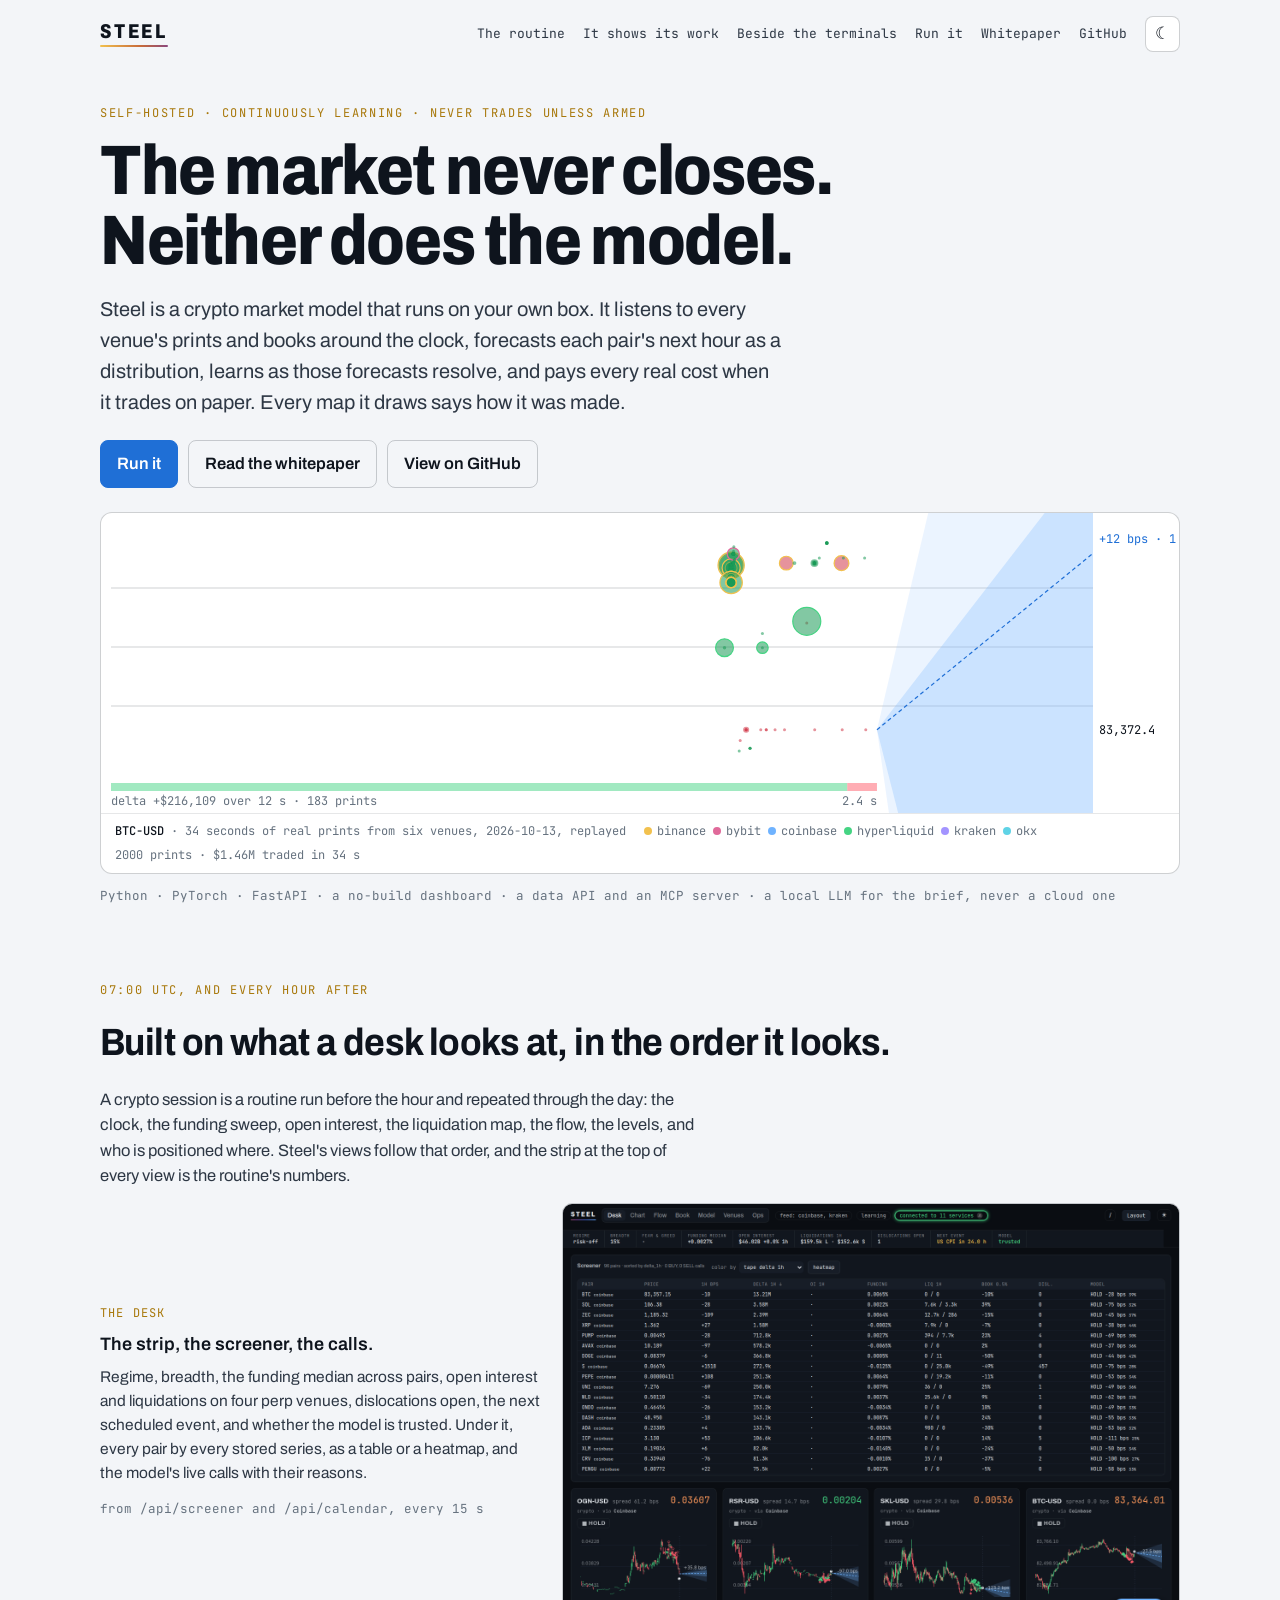
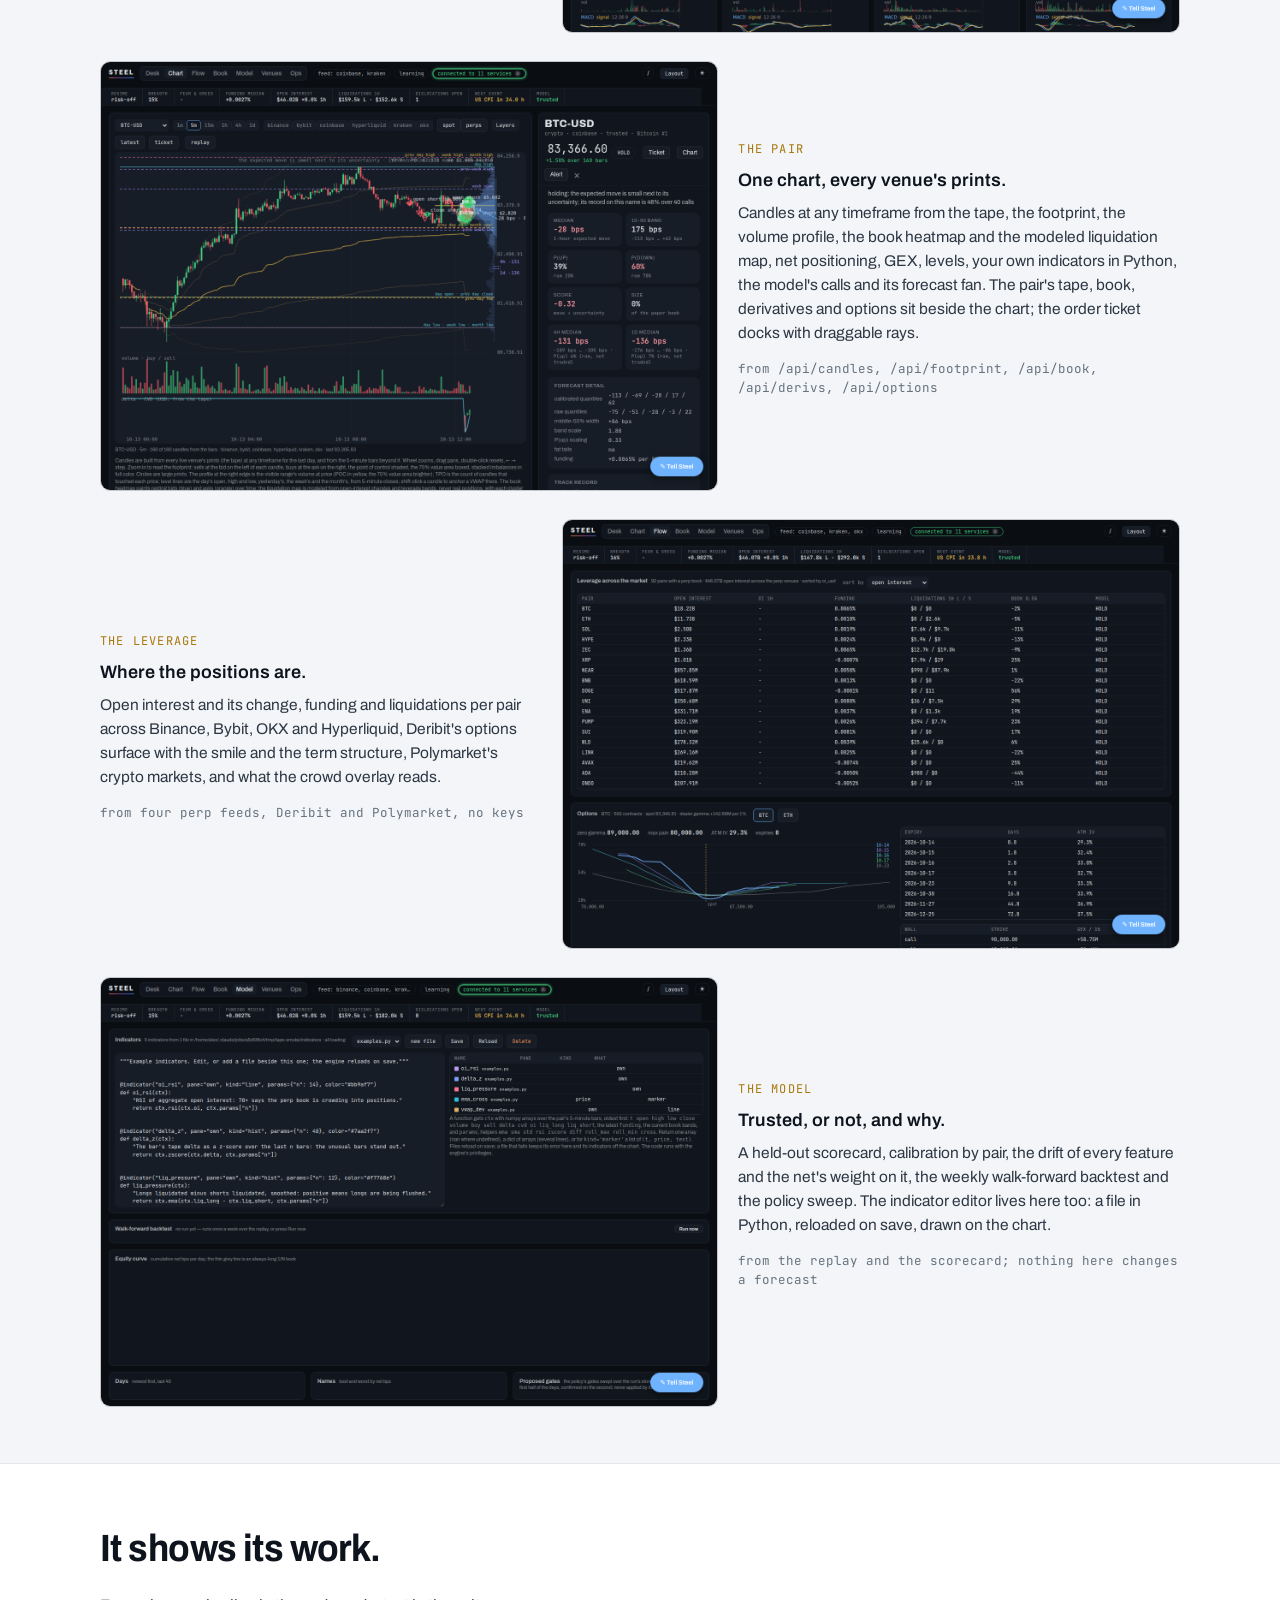
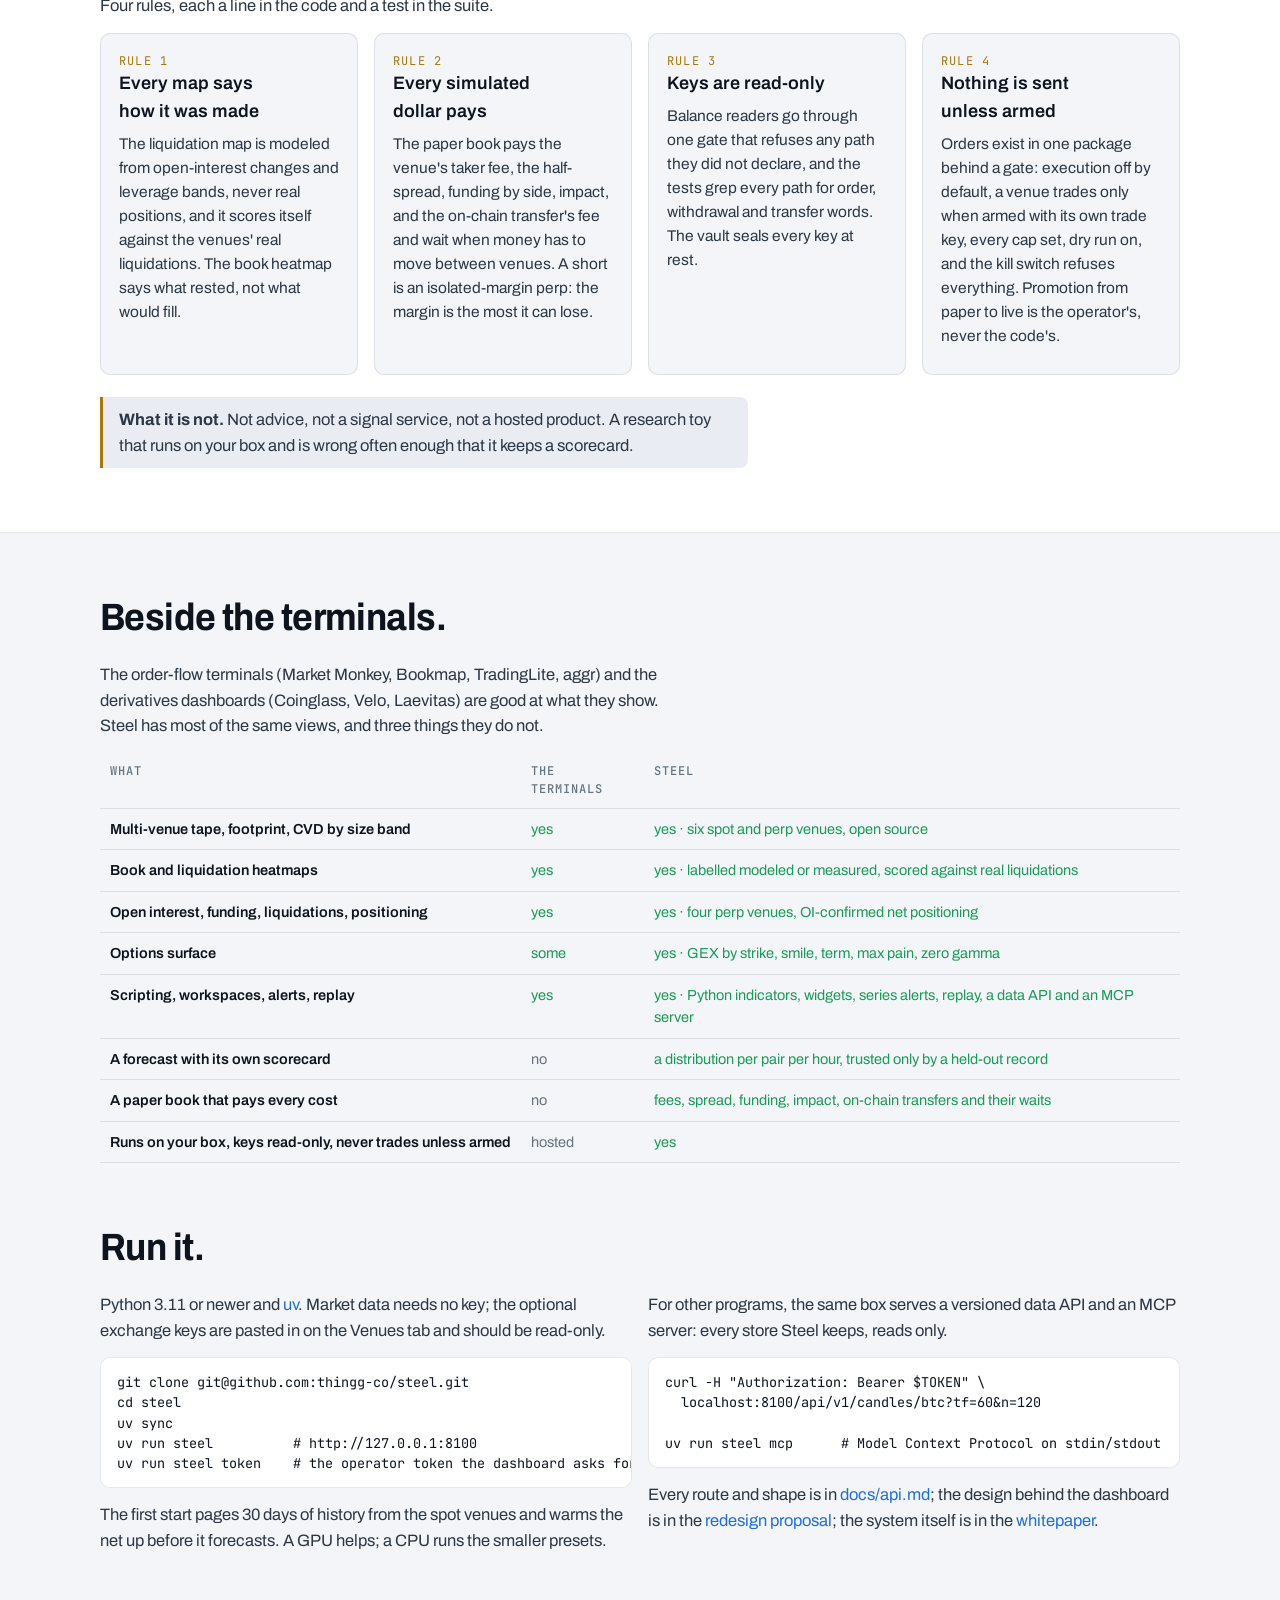
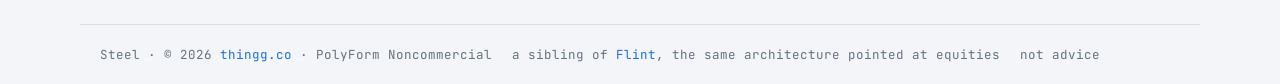
==== docs/index.html @ 079879d6 "Steel: the order-flow layer, the redesign, the public site and the paper The order-flow data layer a" ====
<!doctype html>
<html lang="en">
<head>
<meta charset="utf-8">
<meta name="viewport" content="width=device-width, initial-scale=1, viewport-fit=cover">
<title>Steel — the market never closes; neither does the model</title>
<meta name="description" content="Steel is a self-hosted crypto market model: it watches every venue around the clock, forecasts the next hour as a distribution, shows its work, pays every real cost in simulation, and never trades unless armed.">
<link rel="icon" href="data:image/svg+xml,%3Csvg xmlns='http://www.w3.org/2000/svg' viewBox='0 0 64 64'%3E%3Crect width='64' height='64' rx='12' fill='%230a0d12'/%3E%3Ctext x='32' y='42' font-family='Arial Black,Arial' font-size='28' font-weight='900' fill='%236fb3ff' text-anchor='middle'%3ES%3C/text%3E%3Crect x='14' y='48' width='36' height='3' rx='1.5' fill='%23f2c14e'/%3E%3C/svg%3E">
<link rel="stylesheet" href="fonts/fonts.css">
<style>
/* Steel's public page: dark-first, the same tokens as the dashboard; the hero is the live tape. */
:root {
  --bg: #0a0d12; --surface: #11161e; --surface-2: #171d27; --line: rgba(238,242,246,.09); --line-2: rgba(238,242,246,.16);
  --ink: rgba(238,242,246,.94); --ink-2: rgba(238,242,246,.74); --muted: rgba(238,242,246,.5);
  --temper: #6fb3ff; --temper-ink: #0a0d12; --straw: #f2c14e; --up: #45d483; --down: #ff5c6a;
  --display: "Archivo", "Helvetica Neue", Arial, sans-serif; --mono: "JetBrains Mono", ui-monospace, SFMono-Regular, Menlo, monospace;
  --max: 1120px; color-scheme: dark;
}
@media (prefers-color-scheme: light) { :root:not([data-theme="dark"]) {
  --bg: #f3f5f8; --surface: #ffffff; --surface-2: #e9edf3; --line: rgba(12,20,32,.1); --line-2: rgba(12,20,32,.2);
  --ink: #0e141d; --ink-2: #2d3744; --muted: #66727f; --temper: #1f6fd6; --temper-ink: #ffffff; --straw: #a8780b; --up: #1b9a57; --down: #d23b4a; color-scheme: light; } }
:root[data-theme="light"] {
  --bg: #f3f5f8; --surface: #ffffff; --surface-2: #e9edf3; --line: rgba(12,20,32,.1); --line-2: rgba(12,20,32,.2);
  --ink: #0e141d; --ink-2: #2d3744; --muted: #66727f; --temper: #1f6fd6; --temper-ink: #ffffff; --straw: #a8780b; --up: #1b9a57; --down: #d23b4a; color-scheme: light; }
* { box-sizing: border-box; }
html, body { margin: 0; }
body { background: var(--bg); color: var(--ink-2); font-family: var(--display); font-size: 16.5px; line-height: 1.55; }
a { color: var(--temper); text-decoration: none; } a:hover { text-decoration: underline; }
.wrap { max-width: var(--max); margin: 0 auto; padding-inline: 20px; }
h1, h2, h3 { color: var(--ink); margin: 0; text-wrap: balance; }
h1 { font-size: clamp(36px, 6.2vw, 70px); font-weight: 800; font-variation-settings: "wdth" 86; font-stretch: 86%; letter-spacing: -.02em; line-height: 1.0; }
h2 { font-size: clamp(26px, 3.6vw, 38px); font-weight: 700; font-variation-settings: "wdth" 92; font-stretch: 92%; letter-spacing: -.015em; margin-bottom: 14px; }
h3 { font-size: 18px; font-weight: 600; margin-bottom: 6px; }
p { max-width: 66ch; margin: 0 0 14px; }
code { font-family: var(--mono); font-size: .9em; background: var(--surface-2); padding: 1px 5px; border-radius: 4px; }
pre { font-family: var(--mono); font-size: 13.5px; line-height: 1.5; background: var(--surface); border: 1px solid var(--line); border-radius: 10px; padding: 14px 16px; overflow-x: auto; margin: 0 0 14px; color: var(--ink); }
.mono { font-family: var(--mono); font-variant-numeric: tabular-nums slashed-zero; }
.eyebrow { font-family: var(--mono); font-size: 12px; letter-spacing: .14em; text-transform: uppercase; color: var(--straw); margin-bottom: 14px; }

/* header */
.top { display: flex; flex-wrap: wrap; align-items: center; gap: 12px 18px; padding: 16px 20px; max-width: var(--max); margin: 0 auto; }
.brand { display: inline-flex; flex-direction: column; gap: 4px; color: var(--ink); text-decoration: none; }
.wordmark { font-weight: 800; font-variation-settings: "wdth" 80; font-stretch: 80%; letter-spacing: .14em; font-size: 20px; line-height: 1; }
.temperline { display: block; height: 2px; width: 100%; border-radius: 1px; background: linear-gradient(90deg, #f2c14e 0%, #c76a3a 30%, #7a3f8f 55%, #3a5fbf 75%, #6fb3ff 100%); background-size: 200% 100%; animation: temper 7s linear infinite alternate; }
@keyframes temper { to { background-position: 100% 0; } }
@media (prefers-reduced-motion: reduce) { .temperline { animation: none; } }
.top nav { margin-left: auto; display: flex; flex-wrap: wrap; gap: 8px 18px; font-family: var(--mono); font-size: 13px; } .top nav a { color: var(--ink-2); } .top nav a:hover { color: var(--ink); text-decoration: none; }
@media (max-width: 640px) { .top nav a.hide-sm { display: none; } .top nav { gap: 8px 14px; } }
.tgl { background: var(--surface); color: var(--ink); border: 1px solid var(--line-2); border-radius: 8px; padding: 4px 9px; font: inherit; cursor: pointer; }

/* hero */
.hero { padding: 36px 0 20px; }
.hero .lede { font-size: 20px; color: var(--ink-2); max-width: 62ch; margin: 18px 0 22px; }
.cta { display: flex; flex-wrap: wrap; gap: 10px; margin-bottom: 24px; }
.btn { display: inline-block; padding: 10px 16px; border-radius: 8px; font-weight: 600; border: 1px solid var(--line-2); color: var(--ink); } .btn:hover { text-decoration: none; border-color: var(--temper); }
.btn.primary { background: var(--temper); color: var(--temper-ink); border-color: var(--temper); }
.tape { position: relative; border: 1px solid var(--line-2); border-radius: 12px; background: var(--surface); overflow: hidden; }
.tape canvas { display: block; width: 100%; height: 300px; }
.tape .cap { display: flex; flex-wrap: wrap; gap: 6px 18px; padding: 8px 14px; border-top: 1px solid var(--line); font-family: var(--mono); font-size: 12px; color: var(--muted); }
.tape .cap b { color: var(--ink); font-weight: 500; }
.tape .cap i { display: inline-block; width: 8px; height: 8px; border-radius: 50%; margin-right: 5px; vertical-align: middle; }
.hero-note { font-family: var(--mono); font-size: 12.5px; color: var(--muted); margin-top: 12px; }

/* sections */
section { padding: 56px 0 0; }
.band { background: var(--surface); border-top: 1px solid var(--line); border-bottom: 1px solid var(--line); margin-top: 56px; padding-bottom: 56px; }
.grid { display: grid; gap: 16px; } .g2 { grid-template-columns: repeat(auto-fit, minmax(300px, 1fr)); } .g3 { grid-template-columns: repeat(auto-fit, minmax(260px, 1fr)); } .g4 { grid-template-columns: repeat(auto-fit, minmax(220px, 1fr)); }
.card { background: var(--surface); border: 1px solid var(--line); border-radius: 10px; padding: 18px; min-width: 0; } .band .card { background: var(--bg); }
.card p { font-size: 15.5px; margin-bottom: 8px; } .card .n { font-family: var(--mono); color: var(--straw); font-size: 12px; letter-spacing: .1em; }
.routine { display: grid; gap: 28px; margin-top: 10px; }
.step { display: grid; grid-template-columns: minmax(0, 1fr) minmax(0, 1.4fr); gap: 20px; align-items: center; } .step:nth-child(even) { direction: rtl; } .step:nth-child(even) > * { direction: ltr; }
@media (max-width: 860px) { .step, .step:nth-child(even) { grid-template-columns: 1fr; direction: ltr; } }
.step img { width: 100%; max-width: 100%; border: 1px solid var(--line-2); border-radius: 10px; display: block; }
.step .t { font-family: var(--mono); color: var(--straw); font-size: 12px; letter-spacing: .1em; margin-bottom: 8px; }
.step p { font-size: 15.5px; } .step .from { font-family: var(--mono); font-size: 12.5px; color: var(--muted); }
table { border-collapse: collapse; width: 100%; font-size: 14.5px; } .tw { overflow-x: auto; }
th, td { text-align: left; padding: 9px 10px; border-bottom: 1px solid var(--line); vertical-align: top; } th { color: var(--muted); font-family: var(--mono); font-size: 12px; letter-spacing: .08em; text-transform: uppercase; font-weight: 500; }
td.y { color: var(--up); } td.n { color: var(--muted); } td.k { color: var(--ink); font-weight: 600; white-space: nowrap; }
.foot { max-width: var(--max); margin: 56px auto 0; padding: 20px; border-top: 1px solid var(--line); font-family: var(--mono); font-size: 12.5px; color: var(--muted); display: flex; flex-wrap: wrap; gap: 8px 20px; }
.not { border-left: 3px solid var(--straw); padding: 10px 16px; background: var(--surface-2); border-radius: 0 8px 8px 0; margin: 8px 0; max-width: 72ch; }
</style>
<script>(function(){try{var t=localStorage.getItem("steel.theme");if(t==="light"||t==="dark")document.documentElement.dataset.theme=t;}catch(e){}})();</script>
</head>
<body>
<header class="top">
  <a class="brand" href="#"><span class="wordmark">STEEL</span><span class="temperline"></span></a>
  <nav><a href="#routine" class="hide-sm">The routine</a><a href="#work" class="hide-sm">It shows its work</a><a href="#beside" class="hide-sm">Beside the terminals</a><a href="#run">Run it</a><a href="whitepaper.html">Whitepaper</a><a href="https://github.com/thingg-co/steel">GitHub</a></nav>
  <button class="tgl" id="theme" type="button" title="switch theme">☀</button>
</header>

<div class="hero"><div class="wrap">
  <div class="eyebrow">self-hosted · continuously learning · never trades unless armed</div>
  <h1>The market never closes.<br>Neither does the model.</h1>
  <p class="lede">Steel is a crypto market model that runs on your own box. It listens to every venue's prints and books around the clock, forecasts each pair's next hour as a distribution, learns as those forecasts resolve, and pays every real cost when it trades on paper. Every map it draws says how it was made.</p>
  <div class="cta"><a class="btn primary" href="#run">Run it</a><a class="btn" href="whitepaper.html">Read the whitepaper</a><a class="btn" href="https://github.com/thingg-co/steel">View on GitHub</a></div>
  <div class="tape">
    <canvas id="tape" width="1120" height="300"></canvas>
    <div class="cap" id="tape-cap"><span><b>BTC-USD</b> · 34 seconds of real prints from six venues, 2026-10-13, replayed</span><span id="tape-venues"></span><span id="tape-stats"></span></div>
  </div>
  <div class="hero-note">Python · PyTorch · FastAPI · a no-build dashboard · a data API and an MCP server · a local LLM for the brief, never a cloud one</div>
</div></div>

<section id="routine"><div class="wrap">
  <div class="eyebrow">07:00 UTC, and every hour after</div>
  <h2>Built on what a desk looks at, in the order it looks.</h2>
  <p>A crypto session is a routine run before the hour and repeated through the day: the clock, the funding sweep, open interest, the liquidation map, the flow, the levels, and who is positioned where. Steel's views follow that order, and the strip at the top of every view is the routine's numbers.</p>
  <div class="routine">
    <div class="step"><div><div class="t">THE DESK</div><h3>The strip, the screener, the calls.</h3><p>Regime, breadth, the funding median across pairs, open interest and liquidations on four perp venues, dislocations open, the next scheduled event, and whether the model is trusted. Under it, every pair by every stored series, as a table or a heatmap, and the model's live calls with their reasons.</p><p class="from">from /api/screener and /api/calendar, every 15 s</p></div><img src="img/desk.png" alt="The Desk view: the status strip, the screener table and the model's cards" loading="lazy"></div>
    <div class="step"><div><div class="t">THE PAIR</div><h3>One chart, every venue's prints.</h3><p>Candles at any timeframe from the tape, the footprint, the volume profile, the book heatmap and the modeled liquidation map, net positioning, GEX, levels, your own indicators in Python, the model's calls and its forecast fan. The pair's tape, book, derivatives and options sit beside the chart; the order ticket docks with draggable rays.</p><p class="from">from /api/candles, /api/footprint, /api/book, /api/derivs, /api/options</p></div><img src="img/chart.png" alt="The Chart view with the pair rail" loading="lazy"></div>
    <div class="step"><div><div class="t">THE LEVERAGE</div><h3>Where the positions are.</h3><p>Open interest and its change, funding and liquidations per pair across Binance, Bybit, OKX and Hyperliquid, Deribit's options surface with the smile and the term structure, Polymarket's crypto markets, and what the crowd overlay reads.</p><p class="from">from four perp feeds, Deribit and Polymarket, no keys</p></div><img src="img/flow.png" alt="The Flow view: leverage across the market and the options surface" loading="lazy"></div>
    <div class="step"><div><div class="t">THE MODEL</div><h3>Trusted, or not, and why.</h3><p>A held-out scorecard, calibration by pair, the drift of every feature and the net's weight on it, the weekly walk-forward backtest and the policy sweep. The indicator editor lives here too: a file in Python, reloaded on save, drawn on the chart.</p><p class="from">from the replay and the scorecard; nothing here changes a forecast</p></div><img src="img/model.png" alt="The Model view with the indicator editor" loading="lazy"></div>
  </div>
</div></section>

<section id="work" class="band"><div class="wrap">
  <h2>It shows its work.</h2>
  <p>Four rules, each a line in the code and a test in the suite.</p>
  <div class="grid g4">
    <div class="card"><div class="n">RULE 1</div><h3>Every map says how it was made</h3><p>The liquidation map is modeled from open-interest changes and leverage bands, never real positions, and it scores itself against the venues' real liquidations. The book heatmap says what rested, not what would fill.</p></div>
    <div class="card"><div class="n">RULE 2</div><h3>Every simulated dollar pays</h3><p>The paper book pays the venue's taker fee, the half-spread, funding by side, impact, and the on-chain transfer's fee and wait when money has to move between venues. A short is an isolated-margin perp: the margin is the most it can lose.</p></div>
    <div class="card"><div class="n">RULE 3</div><h3>Keys are read-only</h3><p>Balance readers go through one gate that refuses any path they did not declare, and the tests grep every path for order, withdrawal and transfer words. The vault seals every key at rest.</p></div>
    <div class="card"><div class="n">RULE 4</div><h3>Nothing is sent unless armed</h3><p>Orders exist in one package behind a gate: execution off by default, a venue trades only when armed with its own trade key, every cap set, dry run on, and the kill switch refuses everything. Promotion from paper to live is the operator's, never the code's.</p></div>
  </div>
  <div class="not" style="margin-top:22px"><b>What it is not.</b> Not advice, not a signal service, not a hosted product. A research toy that runs on your box and is wrong often enough that it keeps a scorecard.</div>
</div></section>

<section id="beside"><div class="wrap">
  <h2>Beside the terminals.</h2>
  <p>The order-flow terminals (Market Monkey, Bookmap, TradingLite, aggr) and the derivatives dashboards (Coinglass, Velo, Laevitas) are good at what they show. Steel has most of the same views, and three things they do not.</p>
  <div class="tw"><table>
    <tr><th>What</th><th>The terminals</th><th>Steel</th></tr>
    <tr><td class="k">Multi-venue tape, footprint, CVD by size band</td><td class="y">yes</td><td class="y">yes · six spot and perp venues, open source</td></tr>
    <tr><td class="k">Book and liquidation heatmaps</td><td class="y">yes</td><td class="y">yes · labelled modeled or measured, scored against real liquidations</td></tr>
    <tr><td class="k">Open interest, funding, liquidations, positioning</td><td class="y">yes</td><td class="y">yes · four perp venues, OI-confirmed net positioning</td></tr>
    <tr><td class="k">Options surface</td><td class="y">some</td><td class="y">yes · GEX by strike, smile, term, max pain, zero gamma</td></tr>
    <tr><td class="k">Scripting, workspaces, alerts, replay</td><td class="y">yes</td><td class="y">yes · Python indicators, widgets, series alerts, replay, a data API and an MCP server</td></tr>
    <tr><td class="k">A forecast with its own scorecard</td><td class="n">no</td><td class="y">a distribution per pair per hour, trusted only by a held-out record</td></tr>
    <tr><td class="k">A paper book that pays every cost</td><td class="n">no</td><td class="y">fees, spread, funding, impact, on-chain transfers and their waits</td></tr>
    <tr><td class="k">Runs on your box, keys read-only, never trades unless armed</td><td class="n">hosted</td><td class="y">yes</td></tr>
  </table></div>
</div></section>

<section id="run"><div class="wrap">
  <h2>Run it.</h2>
  <div class="grid g2">
    <div><p>Python 3.11 or newer and <a href="https://docs.astral.sh/uv/">uv</a>. Market data needs no key; the optional exchange keys are pasted in on the Venues tab and should be read-only.</p>
<pre>git clone git@github.com:thingg-co/steel.git
cd steel
uv sync
uv run steel          # http://127.0.0.1:8100
uv run steel token    # the operator token the dashboard asks for</pre>
      <p>The first start pages 30 days of history from the spot venues and warms the net up before it forecasts. A GPU helps; a CPU runs the smaller presets.</p></div>
    <div><p>For other programs, the same box serves a versioned data API and an MCP server: every store Steel keeps, reads only.</p>
<pre>curl -H "Authorization: Bearer $TOKEN" \
  localhost:8100/api/v1/candles/btc?tf=60&n=120

uv run steel mcp      # Model Context Protocol on stdin/stdout</pre>
      <p>Every route and shape is in <a href="https://github.com/thingg-co/steel/blob/main/docs/api.md">docs/api.md</a>; the design behind the dashboard is in the <a href="design/redesign-proposal.html">redesign proposal</a>; the system itself is in the <a href="whitepaper.html">whitepaper</a>.</p></div>
  </div>
</div></section>

<footer class="foot"><span>Steel · © 2026 <a href="https://thingg.co">thingg.co</a> · PolyForm Noncommercial</span><span>a sibling of <a href="https://flint.thingg.co">Flint</a>, the same architecture pointed at equities</span><span>not advice</span></footer>

<script>
(function () {
  const btn = document.getElementById("theme");
  const paint = () => { btn.textContent = document.documentElement.dataset.theme === "light" || (!document.documentElement.dataset.theme && matchMedia("(prefers-color-scheme: light)").matches) ? "☾" : "☀"; };
  btn.onclick = () => { const cur = document.documentElement.dataset.theme || (matchMedia("(prefers-color-scheme: light)").matches ? "light" : "dark"); const next = cur === "light" ? "dark" : "light"; document.documentElement.dataset.theme = next; try { localStorage.setItem("steel.theme", next); } catch (e) {} paint(); };
  paint();
})();
// the hero: the bundled prints replayed as a scrolling tape with a running delta and the forecast fan ahead
(async function () {
  const cv = document.getElementById("tape"), ctx = cv.getContext("2d");
  let data = null;
  try { data = await (await fetch("data/tape-sample.json")).json(); } catch (e) { return; }
  const prints = data.prints, venues = data.venues, span = prints[prints.length - 1][0];
  const col = { binance: "#f2c14e", bybit: "#e06a9a", coinbase: "#6fb3ff", hyperliquid: "#45d483", kraken: "#a394ff", okx: "#5fd3e6" };
  document.getElementById("tape-venues").innerHTML = venues.map(v => `<i style="background:${col[v] || '#888'}"></i>${v}`).join(" ");
  const tok = () => getComputedStyle(document.documentElement);
  const reduce = matchMedia("(prefers-reduced-motion: reduce)").matches;
  let t0 = performance.now(), window_s = 12;
  function frame(now) {
    const dpr = window.devicePixelRatio || 1, W = cv.clientWidth, H = 300;
    if (cv.width !== W * dpr) { cv.width = W * dpr; cv.height = H * dpr; }
    ctx.setTransform(dpr, 0, 0, dpr, 0, 0); ctx.clearRect(0, 0, W, H);
    const T = tok(), ink = T.getPropertyValue("--ink").trim(), muted = T.getPropertyValue("--muted").trim(), line = T.getPropertyValue("--line-2").trim(), up = T.getPropertyValue("--up").trim(), dn = T.getPropertyValue("--down").trim(), temper = T.getPropertyValue("--temper").trim();
    const elapsed = reduce ? span : ((now - t0) / 1000) % (span + 2);
    const tEnd = Math.min(elapsed, span), tStart = tEnd - window_s;
    const vis = prints.filter(p => p[0] >= tStart && p[0] <= tEnd);
    const padL = 10, padR = 86, plotW = W - padL - padR, padT = 16, padB = 48;
    const xs = t => padL + (t - tStart) / window_s * plotW * 0.78;
    const pxs = vis.length ? vis.map(p => p[1]) : [prints[0][1]], lo = Math.min(...pxs) - 8, hi = Math.max(...pxs) + 8;
    const ys = v => padT + (hi - v) / (hi - lo || 1) * (H - padT - padB);
    ctx.strokeStyle = line; ctx.lineWidth = 1; [0.25, 0.5, 0.75].forEach(f => { const y = padT + f * (H - padT - padB); ctx.beginPath(); ctx.moveTo(padL, y); ctx.lineTo(padL + plotW, y); ctx.stroke(); });
    // the prints: dots sized by notional, buys above the mid line in green, sells in red; venue colour as the ring
    let buy = 0, sell = 0, last = vis.length ? vis[vis.length - 1][1] : prints[0][1];
    vis.forEach(p => { const usd = p[1] * p[2]; if (p[3] > 0) buy += usd; else if (p[3] < 0) sell += usd; const r = Math.max(1.5, Math.min(14, Math.sqrt(usd) / 9));
      const x = xs(p[0]), y = ys(p[1]); ctx.beginPath(); ctx.arc(x, y, r, 0, Math.PI * 2); ctx.fillStyle = p[3] > 0 ? up : p[3] < 0 ? dn : muted; ctx.globalAlpha = .55; ctx.fill(); ctx.globalAlpha = 1; if (r > 4) { ctx.strokeStyle = col[p[4]] || muted; ctx.lineWidth = 1.2; ctx.stroke(); } });
    // the last price line and the forecast fan ahead of it (the model's 1-hour view on that day: +12 bps median, a 10 to 90 band of 166 bps)
    const x0 = xs(tEnd), y0 = ys(last), x1 = padL + plotW;
    const f = [-103, -58, 12, 19, 62].map(b => last * Math.exp(b / 1e4));
    ctx.fillStyle = "rgba(111,179,255,.14)"; ctx.beginPath(); ctx.moveTo(x0, y0); ctx.lineTo(x1, ys(f[4])); ctx.lineTo(x1, ys(f[0])); ctx.closePath(); ctx.fill();
    ctx.fillStyle = "rgba(111,179,255,.26)"; ctx.beginPath(); ctx.moveTo(x0, y0); ctx.lineTo(x1, ys(f[3])); ctx.lineTo(x1, ys(f[1])); ctx.closePath(); ctx.fill();
    ctx.strokeStyle = temper; ctx.setLineDash([4, 3]); ctx.beginPath(); ctx.moveTo(x0, y0); ctx.lineTo(x1, ys(f[2])); ctx.stroke(); ctx.setLineDash([]);
    ctx.font = "12px JetBrains Mono, monospace"; ctx.fillStyle = ink; ctx.textAlign = "left";
    ctx.fillText(last.toLocaleString(undefined, { maximumFractionDigits: 1 }), x1 + 6, y0 + 4); ctx.fillStyle = temper; ctx.fillText("+12 bps · 1 h", x1 + 6, ys(f[2]) - 10); ctx.fillStyle = muted; ctx.fillText("10–90 band", x1 + 6, ys(f[0]) + 14);
    // the running delta bar at the bottom
    const tot = buy + sell || 1, bw = plotW * 0.78; ctx.fillStyle = "rgba(69,212,131,.5)"; ctx.fillRect(padL, H - 30, bw * buy / tot, 8); ctx.fillStyle = "rgba(255,92,106,.5)"; ctx.fillRect(padL + bw * buy / tot, H - 30, bw * sell / tot, 8);
    ctx.fillStyle = muted; ctx.textAlign = "left"; ctx.fillText(`delta ${buy - sell >= 0 ? "+" : "−"}$${Math.abs(buy - sell).toLocaleString(undefined, { maximumFractionDigits: 0 })} over ${window_s} s · ${vis.length} prints`, padL, H - 8);
    ctx.textAlign = "right"; ctx.fillText(reduce ? "" : `${tEnd.toFixed(1)} s`, padL + bw, H - 8);
    const st = document.getElementById("tape-stats"); if (st) st.textContent = `${prints.length} prints · $${(prints.reduce((s, p) => s + p[1] * p[2], 0) / 1e6).toFixed(2)}M traded in ${span.toFixed(0)} s`;
    if (!reduce) requestAnimationFrame(frame);
  }
  requestAnimationFrame(frame);
})();
</script>
</body>
</html>
---- docs/fonts/fonts.css ----
/* vendored from Google Fonts (latin subsets): Archivo (variable width and weight) and JetBrains Mono. OFL licensed. */
@font-face { font-family: 'Archivo'; font-style: normal; font-weight: 400 800; font-stretch: 75% 125%; font-display: swap; src: url(Archivo-400_800.woff2) format('woff2'); }
@font-face { font-family: 'JetBrains Mono'; font-style: normal; font-weight: 400; font-display: swap; src: url(JetBrainsMono-400.woff2) format('woff2'); }
@font-face { font-family: 'JetBrains Mono'; font-style: normal; font-weight: 500; font-display: swap; src: url(JetBrainsMono-500.woff2) format('woff2'); }
@font-face { font-family: 'JetBrains Mono'; font-style: normal; font-weight: 600; font-display: swap; src: url(JetBrainsMono-600.woff2) format('woff2'); }
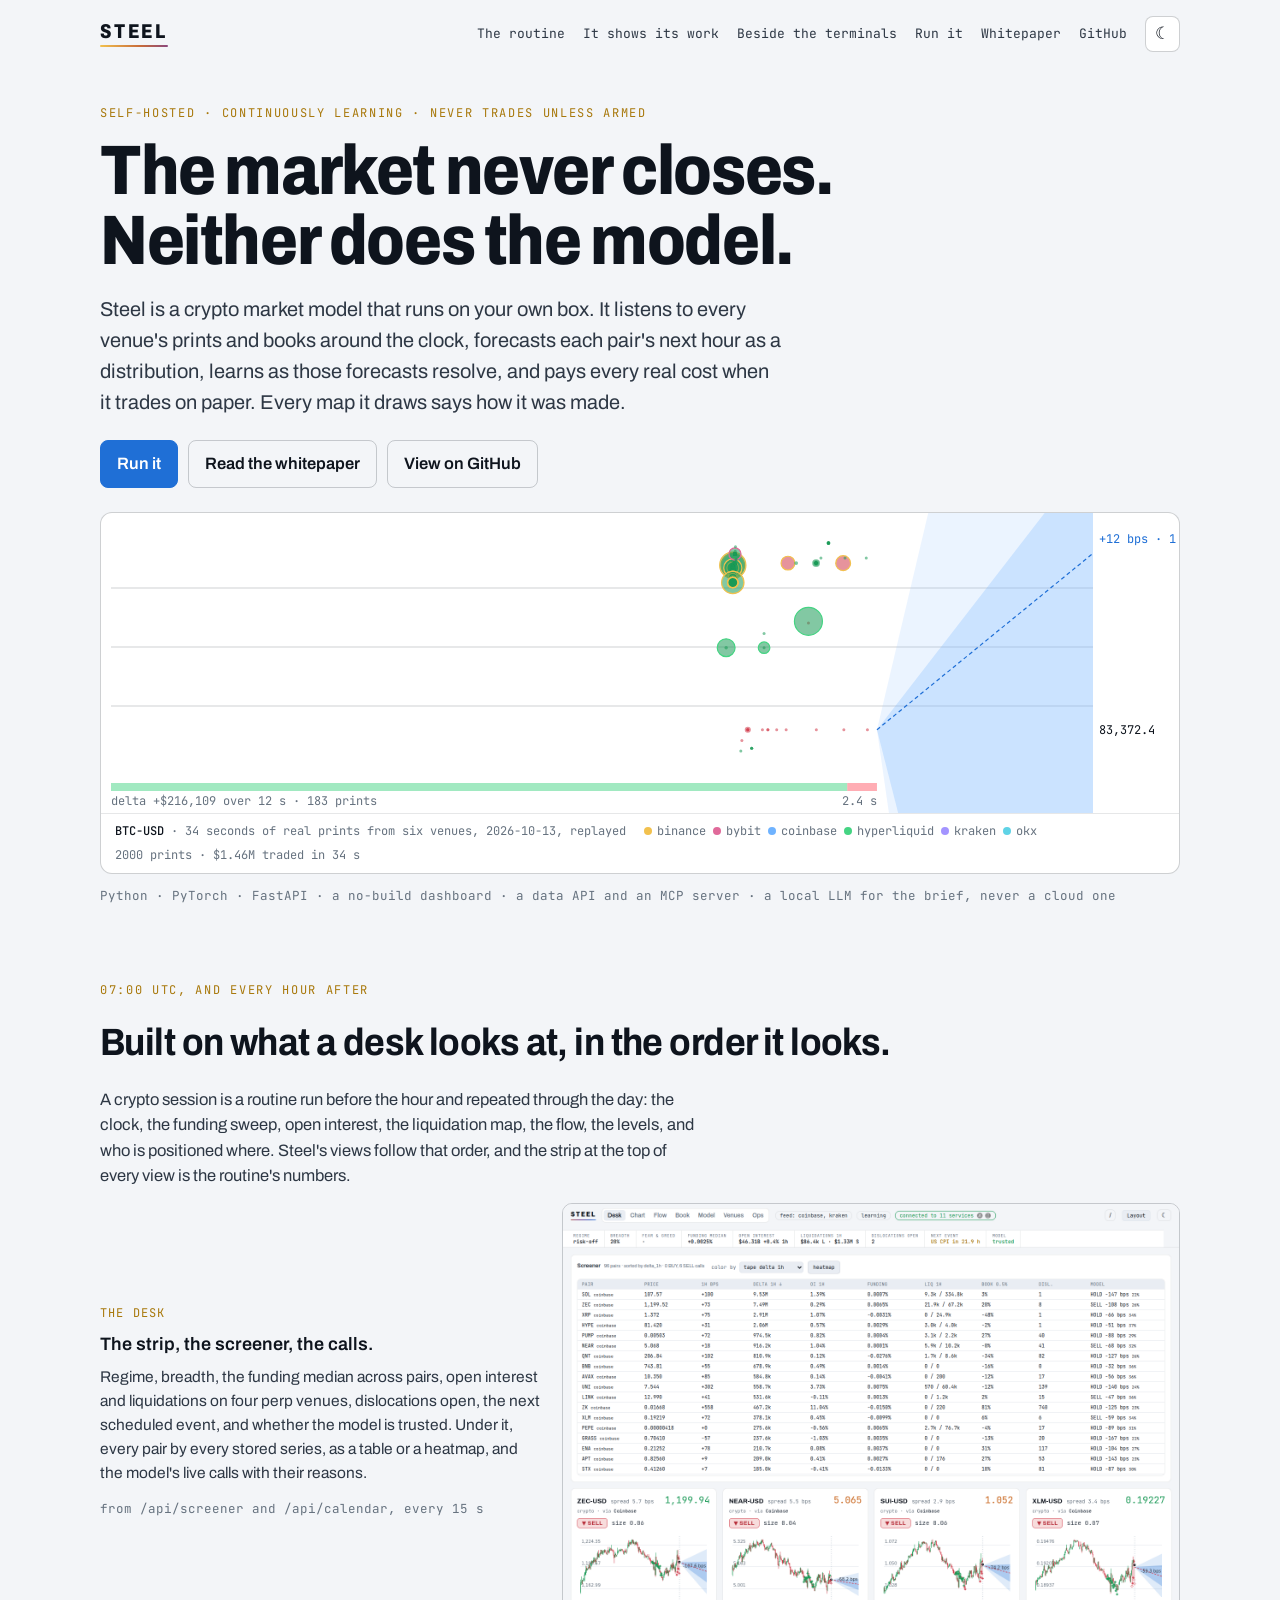
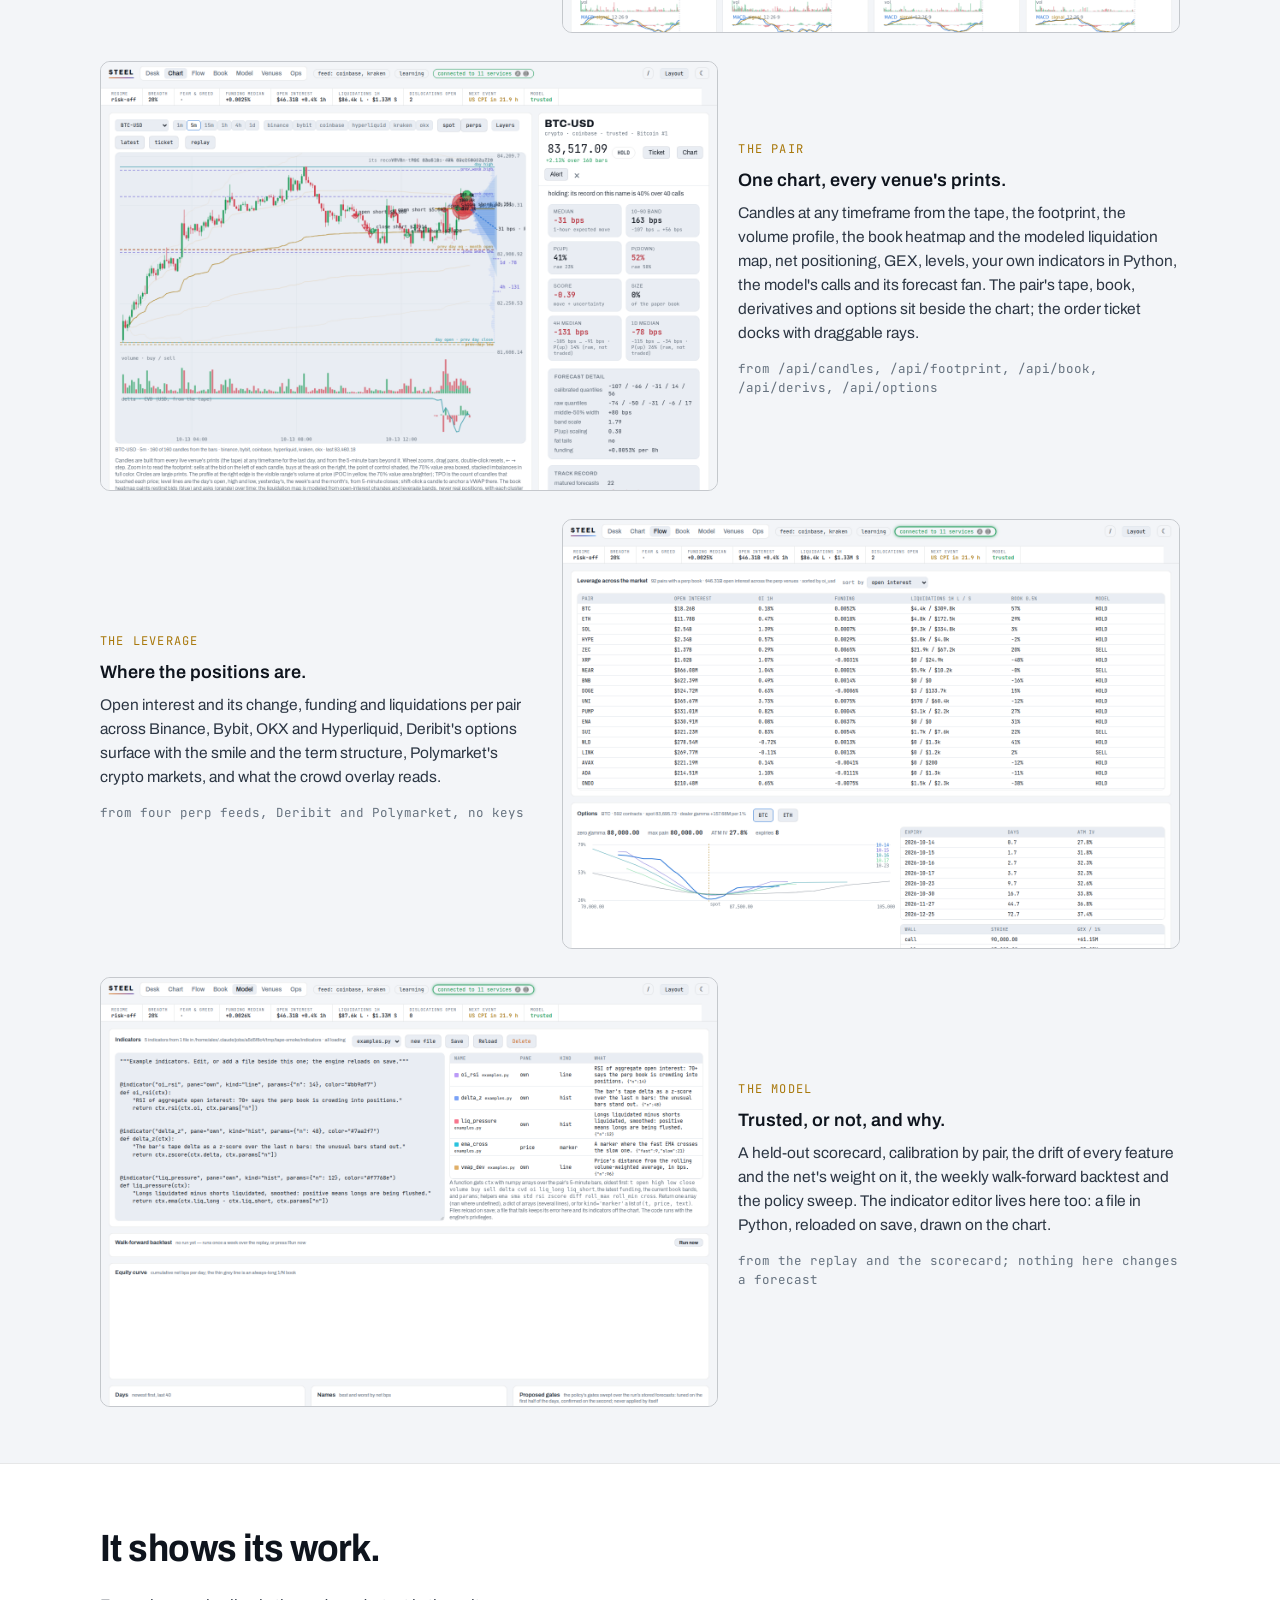
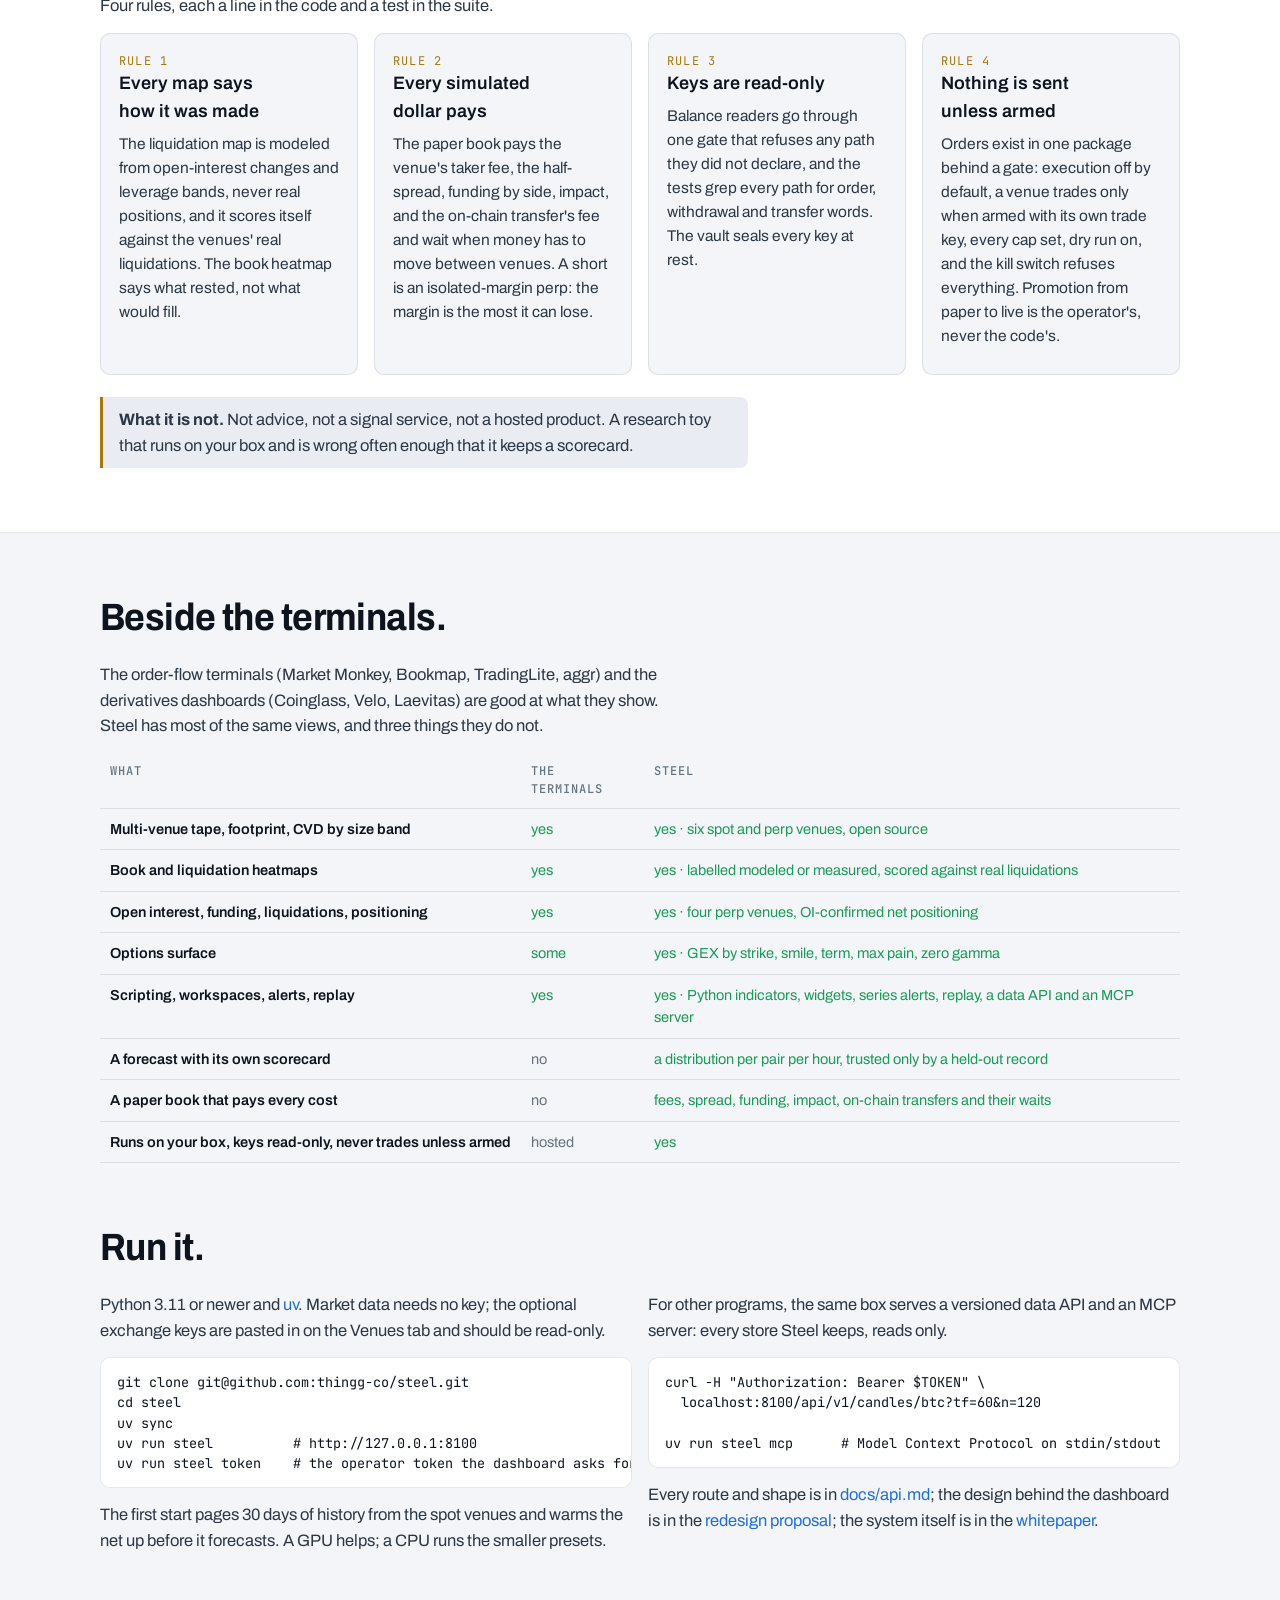
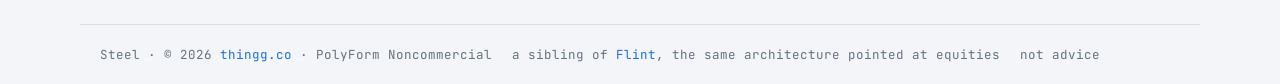
==== commit 8f32ec7e: "docs: screenshots in both themes on the site and in the README Every view rendered dark and light; t" ====
--- a/docs/index.html
+++ b/docs/index.html
@@ -71,6 +71,10 @@
 .step { display: grid; grid-template-columns: minmax(0, 1fr) minmax(0, 1.4fr); gap: 20px; align-items: center; } .step:nth-child(even) { direction: rtl; } .step:nth-child(even) > * { direction: ltr; }
 @media (max-width: 860px) { .step, .step:nth-child(even) { grid-template-columns: 1fr; direction: ltr; } }
 .step img { width: 100%; max-width: 100%; border: 1px solid var(--line-2); border-radius: 10px; display: block; }
+/* the screenshots follow the theme: dark by default, light when the viewer's system or the toggle says so */
+.step .theme-light { display: none; }
+@media (prefers-color-scheme: light) { :root:not([data-theme="dark"]) .step .theme-dark { display: none; } :root:not([data-theme="dark"]) .step .theme-light { display: block; } }
+:root[data-theme="light"] .step .theme-dark { display: none; } :root[data-theme="light"] .step .theme-light { display: block; }
 .step .t { font-family: var(--mono); color: var(--straw); font-size: 12px; letter-spacing: .1em; margin-bottom: 8px; }
 .step p { font-size: 15.5px; } .step .from { font-family: var(--mono); font-size: 12.5px; color: var(--muted); }
 table { border-collapse: collapse; width: 100%; font-size: 14.5px; } .tw { overflow-x: auto; }
@@ -105,10 +109,10 @@
   <h2>Built on what a desk looks at, in the order it looks.</h2>
   <p>A crypto session is a routine run before the hour and repeated through the day: the clock, the funding sweep, open interest, the liquidation map, the flow, the levels, and who is positioned where. Steel's views follow that order, and the strip at the top of every view is the routine's numbers.</p>
   <div class="routine">
-    <div class="step"><div><div class="t">THE DESK</div><h3>The strip, the screener, the calls.</h3><p>Regime, breadth, the funding median across pairs, open interest and liquidations on four perp venues, dislocations open, the next scheduled event, and whether the model is trusted. Under it, every pair by every stored series, as a table or a heatmap, and the model's live calls with their reasons.</p><p class="from">from /api/screener and /api/calendar, every 15 s</p></div><img src="img/desk.png" alt="The Desk view: the status strip, the screener table and the model's cards" loading="lazy"></div>
-    <div class="step"><div><div class="t">THE PAIR</div><h3>One chart, every venue's prints.</h3><p>Candles at any timeframe from the tape, the footprint, the volume profile, the book heatmap and the modeled liquidation map, net positioning, GEX, levels, your own indicators in Python, the model's calls and its forecast fan. The pair's tape, book, derivatives and options sit beside the chart; the order ticket docks with draggable rays.</p><p class="from">from /api/candles, /api/footprint, /api/book, /api/derivs, /api/options</p></div><img src="img/chart.png" alt="The Chart view with the pair rail" loading="lazy"></div>
-    <div class="step"><div><div class="t">THE LEVERAGE</div><h3>Where the positions are.</h3><p>Open interest and its change, funding and liquidations per pair across Binance, Bybit, OKX and Hyperliquid, Deribit's options surface with the smile and the term structure, Polymarket's crypto markets, and what the crowd overlay reads.</p><p class="from">from four perp feeds, Deribit and Polymarket, no keys</p></div><img src="img/flow.png" alt="The Flow view: leverage across the market and the options surface" loading="lazy"></div>
-    <div class="step"><div><div class="t">THE MODEL</div><h3>Trusted, or not, and why.</h3><p>A held-out scorecard, calibration by pair, the drift of every feature and the net's weight on it, the weekly walk-forward backtest and the policy sweep. The indicator editor lives here too: a file in Python, reloaded on save, drawn on the chart.</p><p class="from">from the replay and the scorecard; nothing here changes a forecast</p></div><img src="img/model.png" alt="The Model view with the indicator editor" loading="lazy"></div>
+    <div class="step"><div><div class="t">THE DESK</div><h3>The strip, the screener, the calls.</h3><p>Regime, breadth, the funding median across pairs, open interest and liquidations on four perp venues, dislocations open, the next scheduled event, and whether the model is trusted. Under it, every pair by every stored series, as a table or a heatmap, and the model's live calls with their reasons.</p><p class="from">from /api/screener and /api/calendar, every 15 s</p></div><img class="theme-dark" src="img/desk-dark.png" alt="The Desk view: the status strip, the screener table and the model's cards" loading="lazy"><img class="theme-light" src="img/desk-light.png" alt="The Desk view: the status strip, the screener table and the model's cards" loading="lazy"></div>
+    <div class="step"><div><div class="t">THE PAIR</div><h3>One chart, every venue's prints.</h3><p>Candles at any timeframe from the tape, the footprint, the volume profile, the book heatmap and the modeled liquidation map, net positioning, GEX, levels, your own indicators in Python, the model's calls and its forecast fan. The pair's tape, book, derivatives and options sit beside the chart; the order ticket docks with draggable rays.</p><p class="from">from /api/candles, /api/footprint, /api/book, /api/derivs, /api/options</p></div><img class="theme-dark" src="img/chart-dark.png" alt="The Chart view with the pair rail" loading="lazy"><img class="theme-light" src="img/chart-light.png" alt="The Chart view with the pair rail" loading="lazy"></div>
+    <div class="step"><div><div class="t">THE LEVERAGE</div><h3>Where the positions are.</h3><p>Open interest and its change, funding and liquidations per pair across Binance, Bybit, OKX and Hyperliquid, Deribit's options surface with the smile and the term structure, Polymarket's crypto markets, and what the crowd overlay reads.</p><p class="from">from four perp feeds, Deribit and Polymarket, no keys</p></div><img class="theme-dark" src="img/flow-dark.png" alt="The Flow view: leverage across the market and the options surface" loading="lazy"><img class="theme-light" src="img/flow-light.png" alt="The Flow view: leverage across the market and the options surface" loading="lazy"></div>
+    <div class="step"><div><div class="t">THE MODEL</div><h3>Trusted, or not, and why.</h3><p>A held-out scorecard, calibration by pair, the drift of every feature and the net's weight on it, the weekly walk-forward backtest and the policy sweep. The indicator editor lives here too: a file in Python, reloaded on save, drawn on the chart.</p><p class="from">from the replay and the scorecard; nothing here changes a forecast</p></div><img class="theme-dark" src="img/model-dark.png" alt="The Model view with the indicator editor" loading="lazy"><img class="theme-light" src="img/model-light.png" alt="The Model view with the indicator editor" loading="lazy"></div>
   </div>
 </div></section>
 
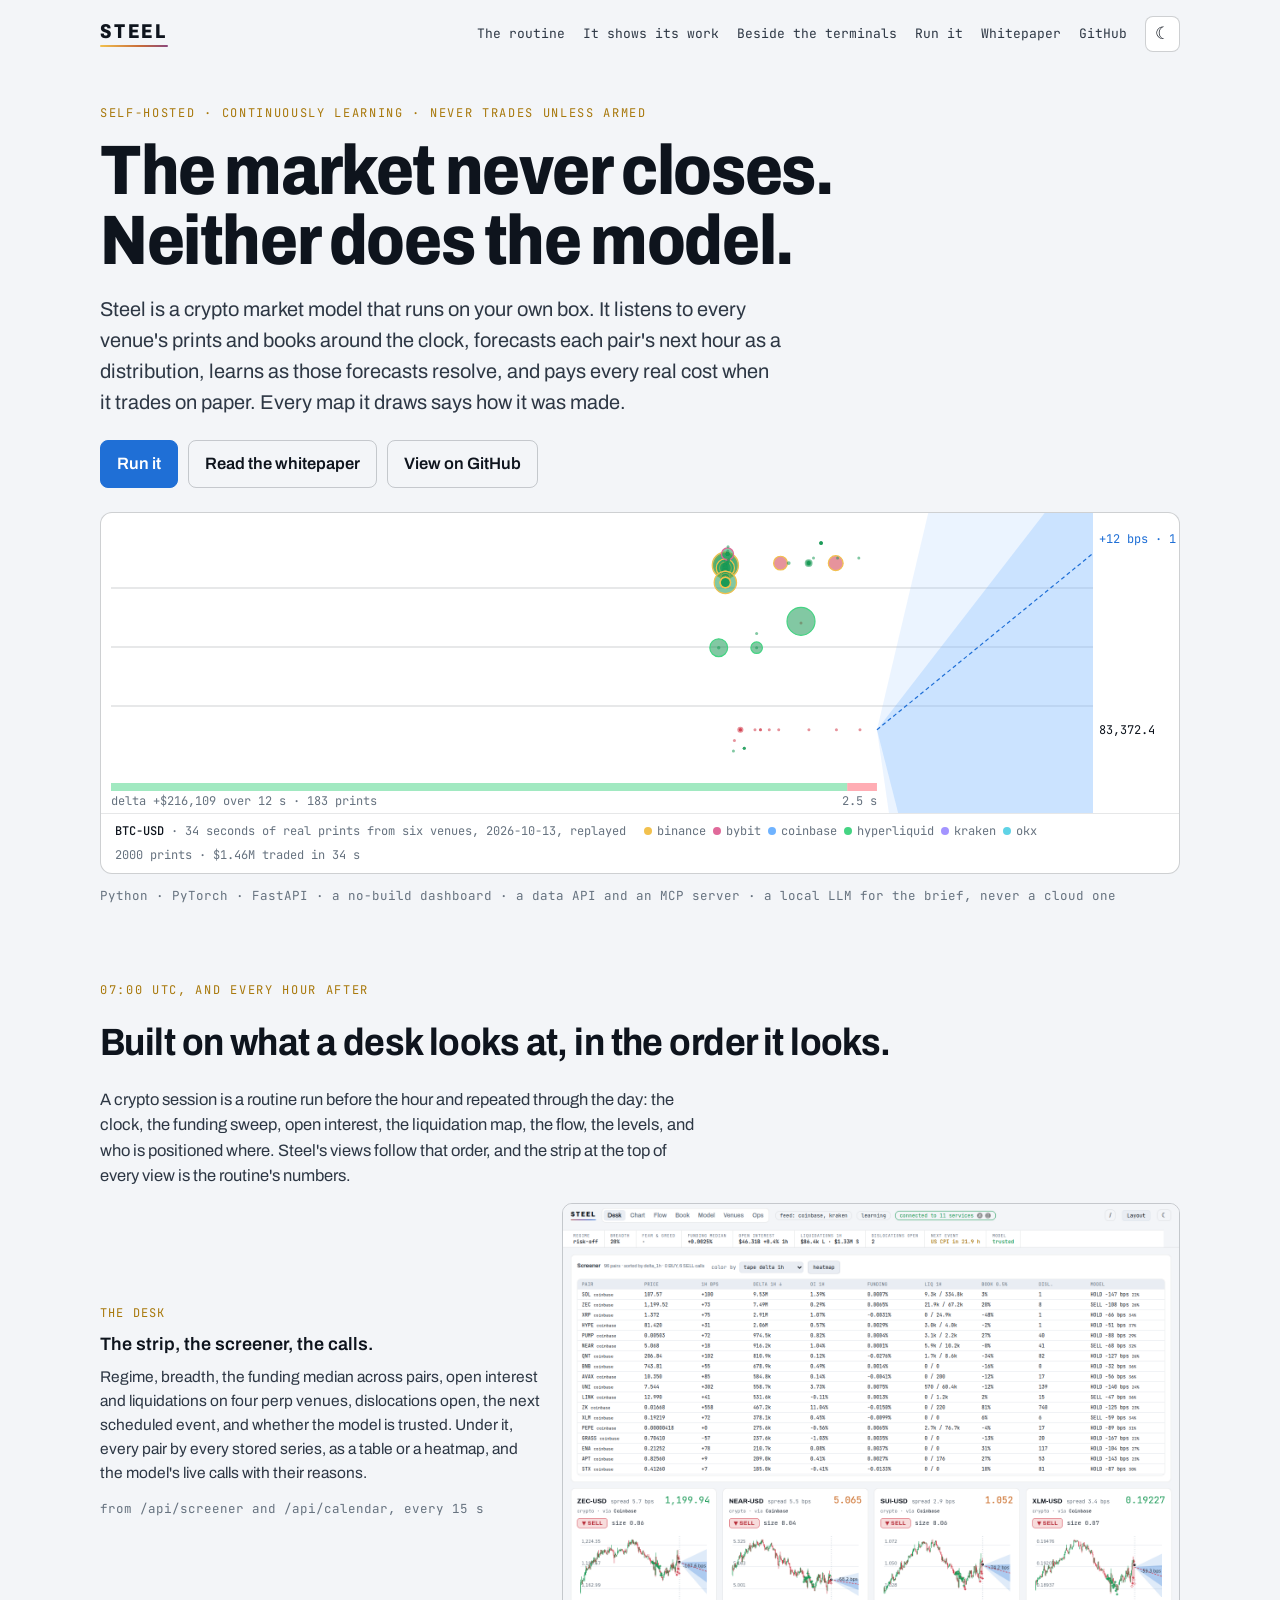
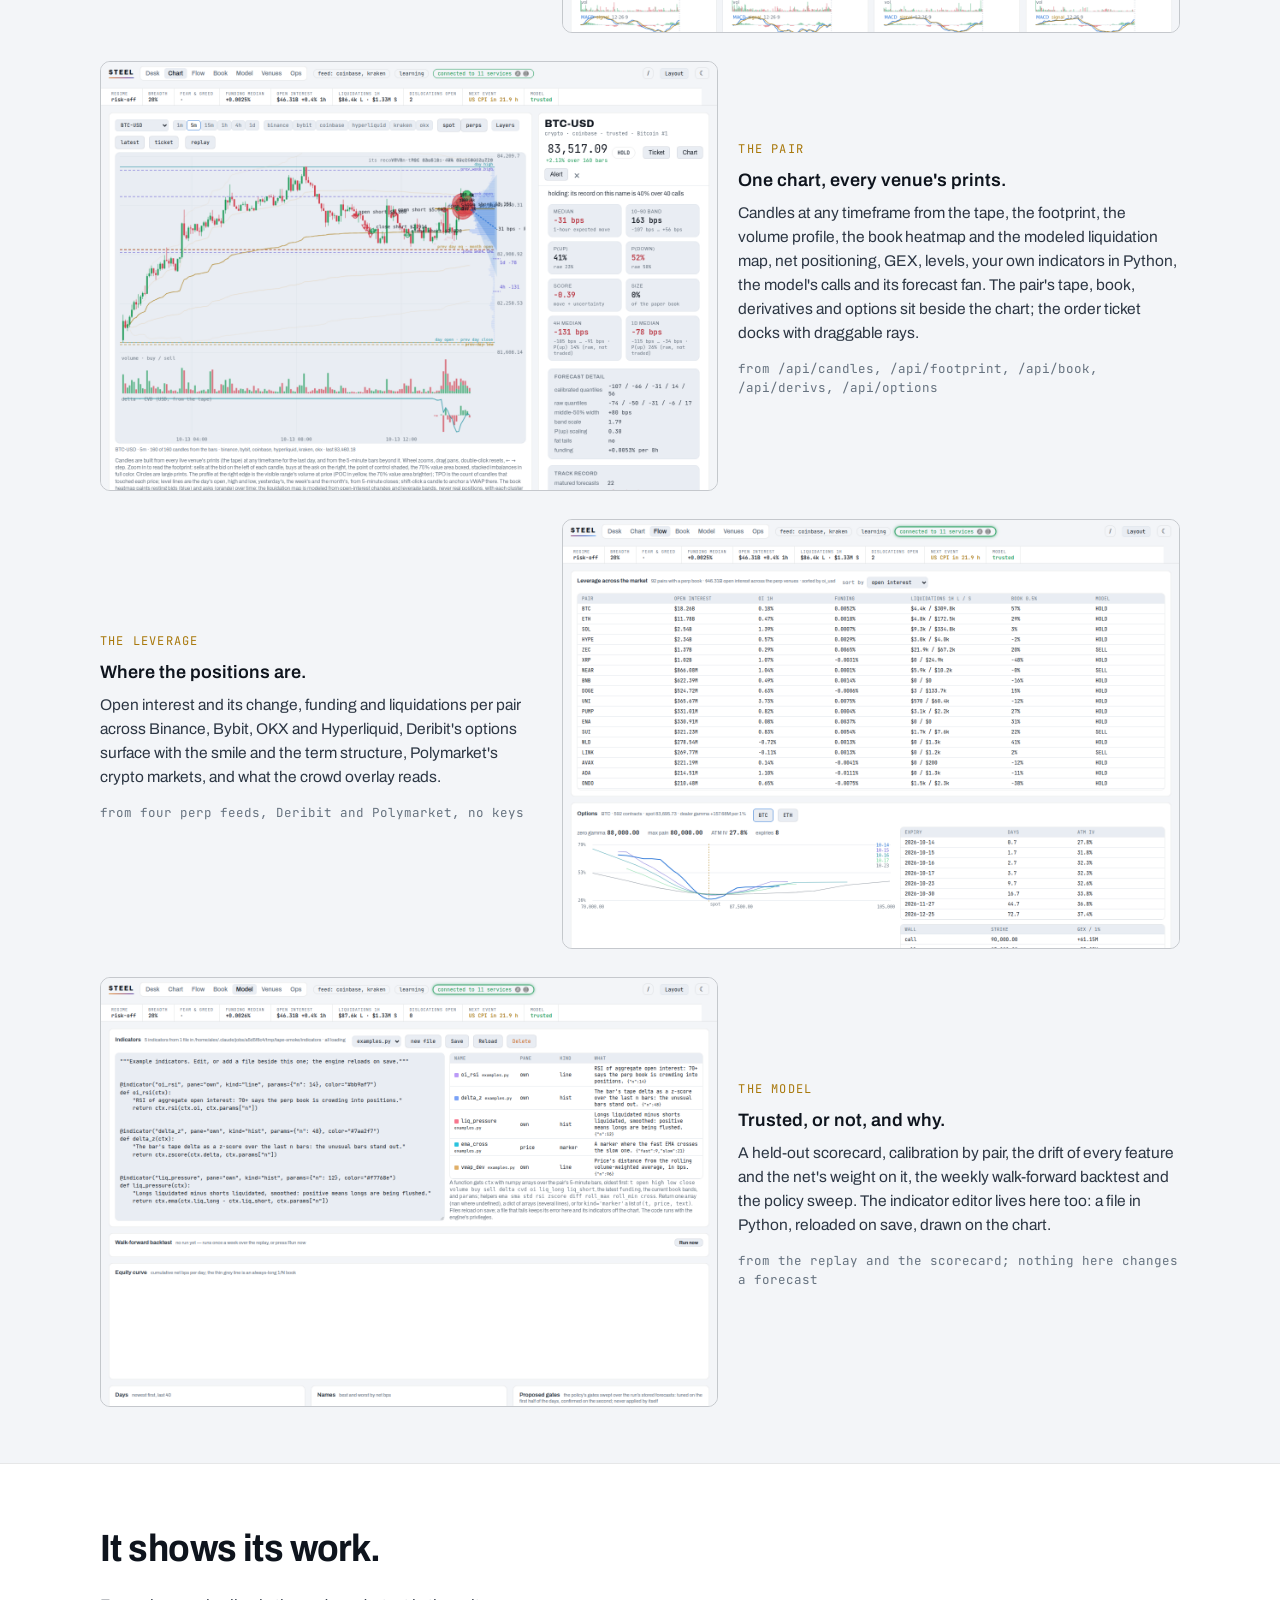
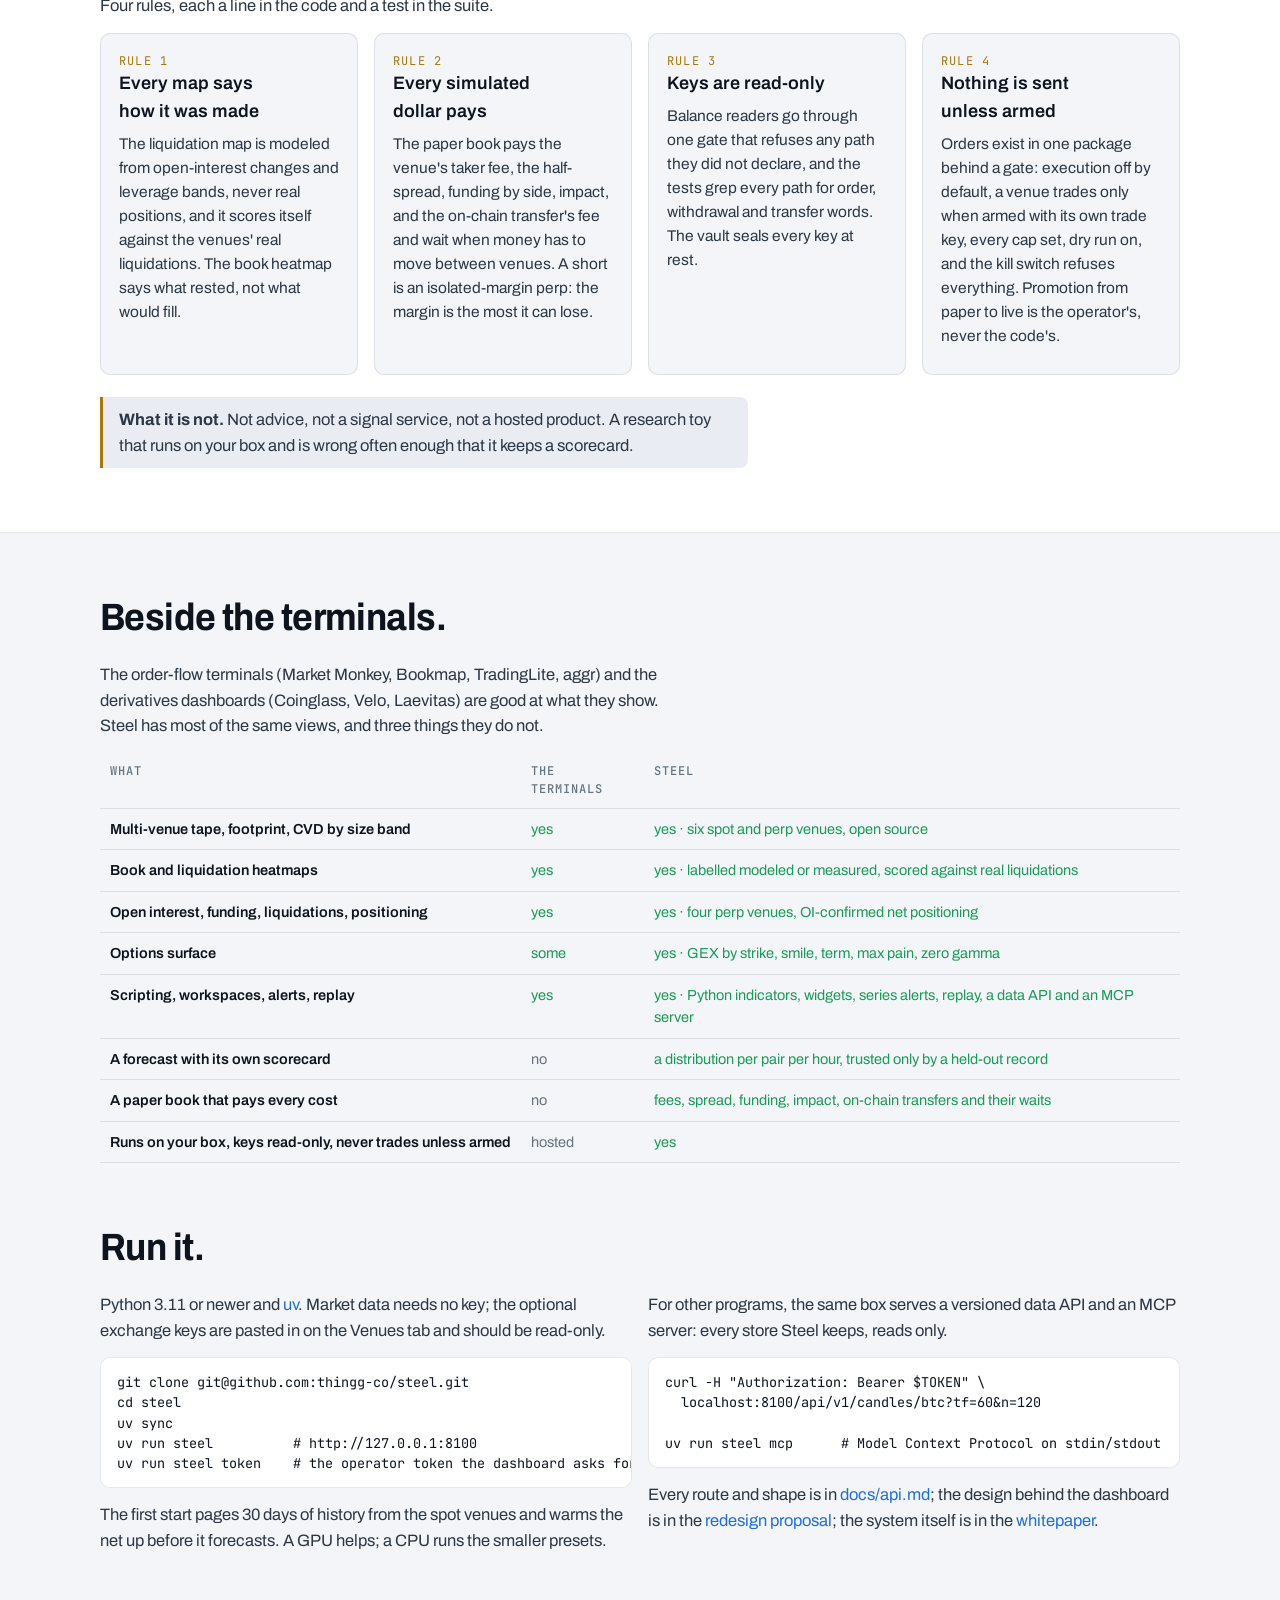
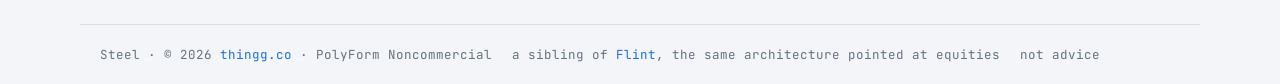
==== commit f9de6337: "docs: stack the comparison tables on narrow screens The nowrap first column took the whole width on " ====
--- a/docs/index.html
+++ b/docs/index.html
@@ -80,6 +80,14 @@
 table { border-collapse: collapse; width: 100%; font-size: 14.5px; } .tw { overflow-x: auto; }
 th, td { text-align: left; padding: 9px 10px; border-bottom: 1px solid var(--line); vertical-align: top; } th { color: var(--muted); font-family: var(--mono); font-size: 12px; letter-spacing: .08em; text-transform: uppercase; font-weight: 500; }
 td.y { color: var(--up); } td.n { color: var(--muted); } td.k { color: var(--ink); font-weight: 600; white-space: nowrap; }
+/* narrow: the nowrap first column took the whole width and left the answers off-screen, so each row stacks */
+@media (max-width: 860px) {
+  #beside tr:first-child { display: none; } #beside tr { display: block; padding: 10px 0; border-bottom: 1px solid var(--line); }
+  #beside td { display: block; border: 0; padding: 2px 0; } #beside td.k { white-space: normal; padding-bottom: 5px; }
+  #beside td:not(.k)::before { font-family: var(--mono); font-size: 11px; letter-spacing: .08em; text-transform: uppercase; color: var(--muted); display: inline-block; width: 92px; }
+  #beside td:not(.k) { padding-left: 92px; text-indent: -92px; } #beside td:not(.k)::before { text-indent: 0; }
+  #beside td:nth-child(2)::before { content: "terminals"; } #beside td:nth-child(3)::before { content: "Steel"; }
+}
 .foot { max-width: var(--max); margin: 56px auto 0; padding: 20px; border-top: 1px solid var(--line); font-family: var(--mono); font-size: 12.5px; color: var(--muted); display: flex; flex-wrap: wrap; gap: 8px 20px; }
 .not { border-left: 3px solid var(--straw); padding: 10px 16px; background: var(--surface-2); border-radius: 0 8px 8px 0; margin: 8px 0; max-width: 72ch; }
 </style>
